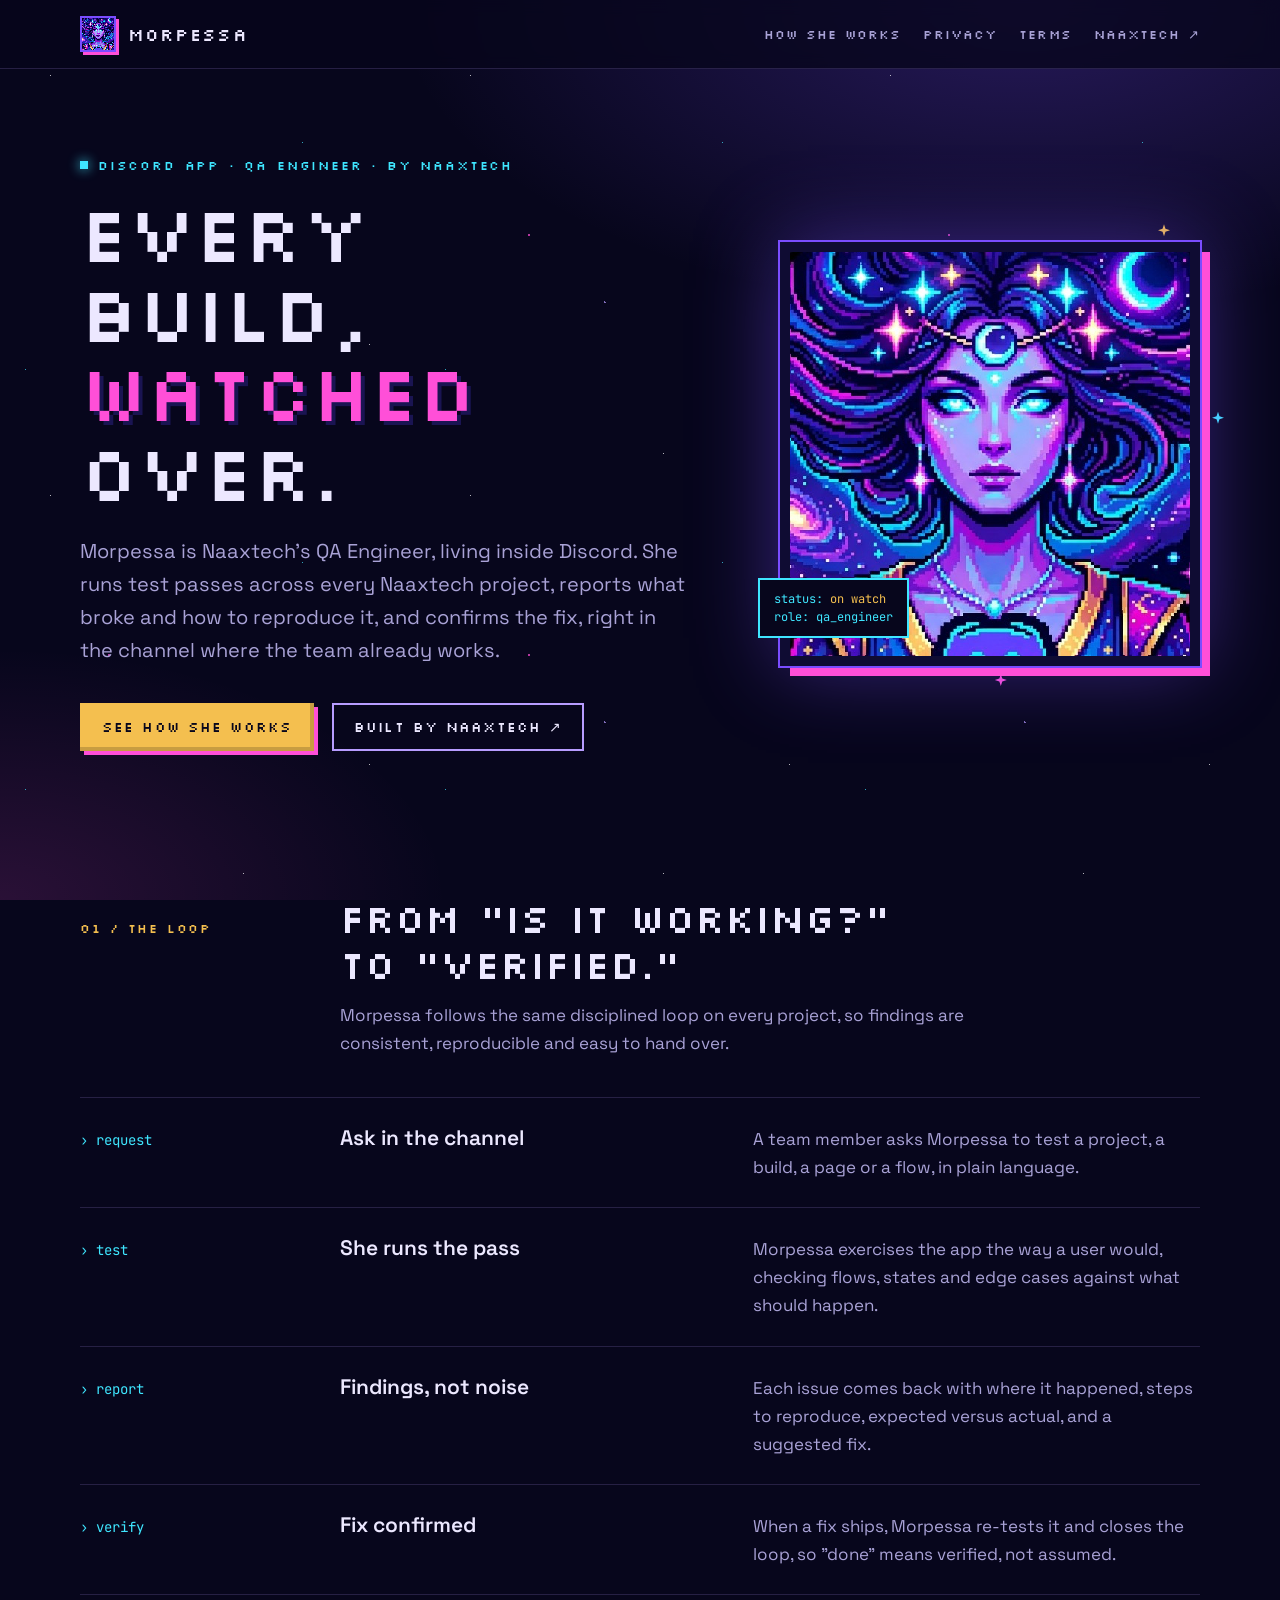
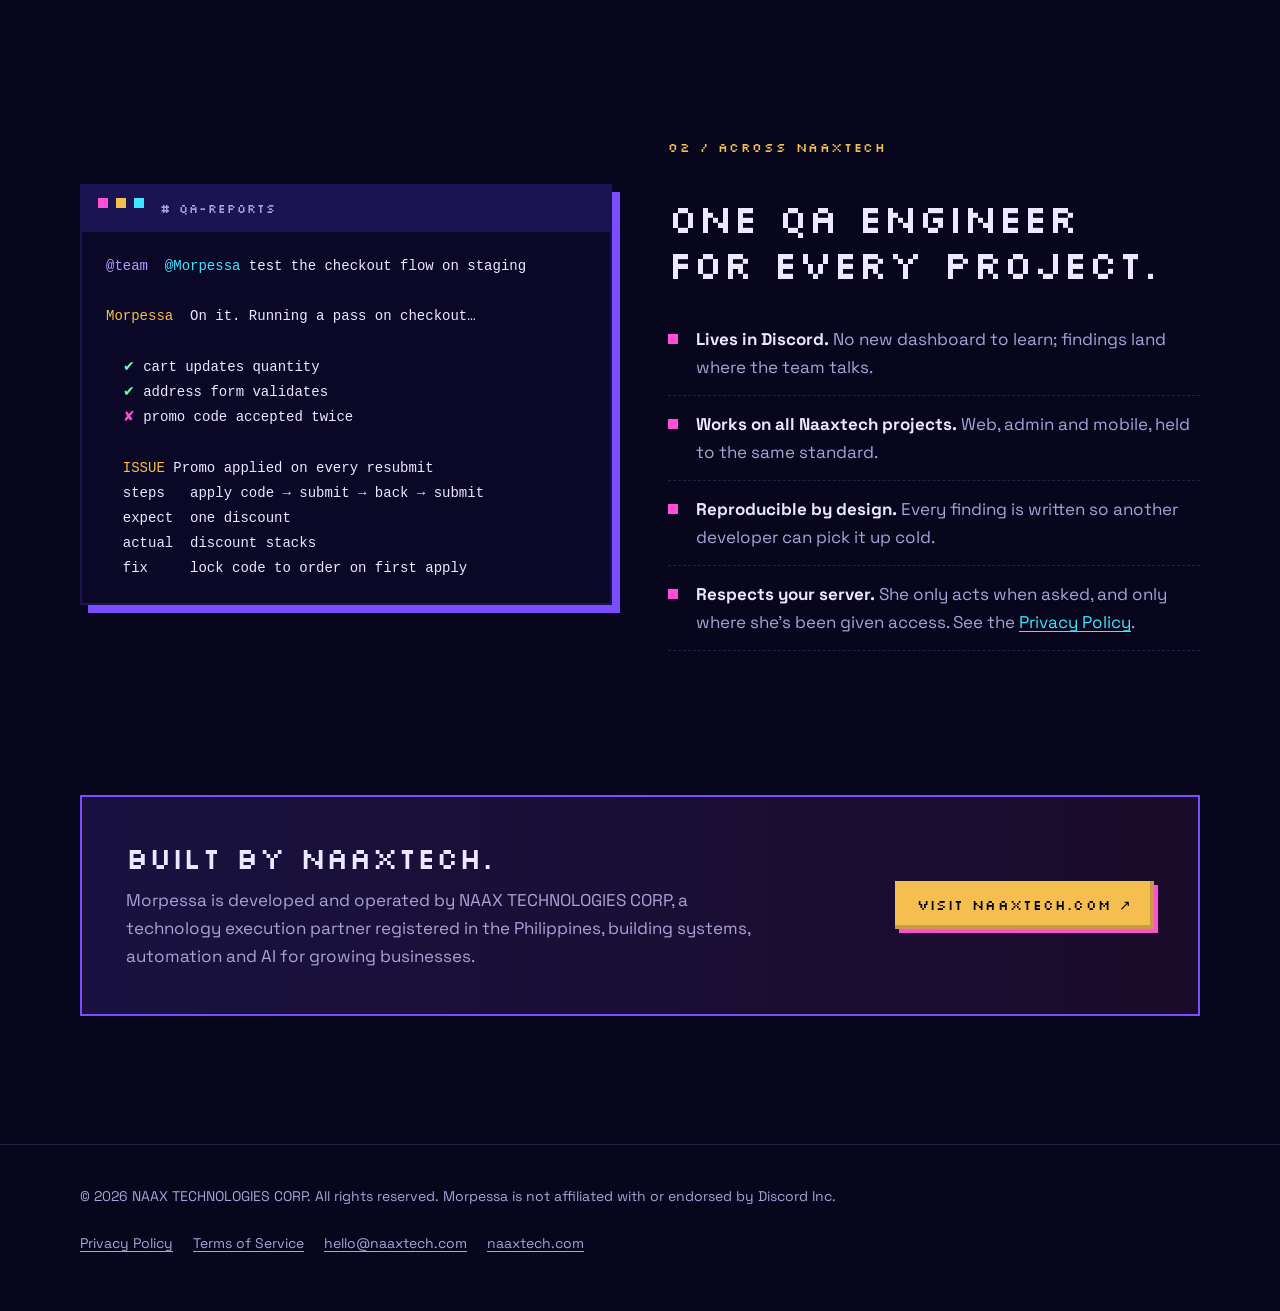
==== index.html @ 984fd6c6 "Morpessa landing, privacy policy, terms of service" ====
<!doctype html>
<html lang="en">
<head>
<meta charset="utf-8">
<meta name="viewport" content="width=device-width, initial-scale=1">
<title>Morpessa — The QA Engineer on Discord · by Naaxtech</title>
<meta name="description" content="Morpessa is Naaxtech's QA Engineer for Discord. She tests every Naaxtech project, files clear findings, and keeps the team in sync without leaving the server.">
<meta property="og:title" content="Morpessa — The QA Engineer on Discord">
<meta property="og:description" content="Naaxtech's QA Engineer, living in Discord. Tests, findings and verification across every Naaxtech project.">
<meta property="og:image" content="assets/morpessa.jpg">
<meta name="theme-color" content="#07061c">
<link rel="icon" href="assets/morpessa.jpg">
<link rel="preconnect" href="https://fonts.googleapis.com">
<link rel="preconnect" href="https://fonts.gstatic.com" crossorigin>
<link href="https://fonts.googleapis.com/css2?family=Silkscreen&family=Space+Grotesk:wght@400;500;600&family=JetBrains+Mono&display=swap" rel="stylesheet">
<link rel="stylesheet" href="assets/style.css">
</head>
<body>
<header class="nav">
  <div class="wrap">
    <a class="brand" href="index.html"><img src="assets/morpessa.jpg" alt="">MORPESSA</a>
    <nav aria-label="Primary">
      <a class="hide-sm" href="#how">How she works</a>
      <a href="privacy.html">Privacy</a>
      <a href="terms.html">Terms</a>
      <a href="https://naaxtech.com" target="_blank" rel="noopener">Naaxtech ↗</a>
    </nav>
  </div>
</header>

<main>
  <section class="hero">
    <div class="wrap">
      <div>
        <p class="eyebrow">Discord app · QA Engineer · by Naaxtech</p>
        <h1>Every build, <em>watched</em> over.</h1>
        <p class="lede">Morpessa is Naaxtech's QA Engineer, living inside Discord. She runs test passes across every Naaxtech project, reports what broke and how to reproduce it, and confirms the fix, right in the channel where the team already works.</p>
        <div class="cta-row">
          <a class="btn" href="#how">See how she works</a>
          <a class="btn ghost" href="https://naaxtech.com" target="_blank" rel="noopener">Built by Naaxtech ↗</a>
        </div>
      </div>
      <div class="portrait">
        <span class="sparkle s1"></span><span class="sparkle s2"></span><span class="sparkle s3"></span>
        <div class="frame"><img src="assets/morpessa.jpg" alt="Morpessa, a pixel-art goddess of dreams with glowing eyes, a crescent-moon circlet and star-filled hair" width="535" height="540"></div>
        <div class="tag">status: <b>on watch</b><br>role: qa_engineer</div>
      </div>
    </div>
  </section>

  <section id="how">
    <div class="wrap">
      <div class="section-head">
        <span class="num">01 / THE LOOP</span>
        <div>
          <h2>From "is it working?" to "verified."</h2>
          <p>Morpessa follows the same disciplined loop on every project, so findings are consistent, reproducible and easy to hand over.</p>
        </div>
      </div>
      <ol class="loop">
        <li><span class="cmd">› request</span><h3>Ask in the channel</h3><p>A team member asks Morpessa to test a project, a build, a page or a flow, in plain language.</p></li>
        <li><span class="cmd">› test</span><h3>She runs the pass</h3><p>Morpessa exercises the app the way a user would, checking flows, states and edge cases against what should happen.</p></li>
        <li><span class="cmd">› report</span><h3>Findings, not noise</h3><p>Each issue comes back with where it happened, steps to reproduce, expected versus actual, and a suggested fix.</p></li>
        <li><span class="cmd">› verify</span><h3>Fix confirmed</h3><p>When a fix ships, Morpessa re-tests it and closes the loop, so "done" means verified, not assumed.</p></li>
      </ol>
    </div>
  </section>

  <section>
    <div class="wrap split">
      <div class="console" aria-label="Example Morpessa exchange in Discord">
        <div class="bar"><i></i><i></i><i></i># qa-reports</div>
<pre><span class="u">@team</span>  <span class="k">@Morpessa</span> test the checkout flow on staging

<span class="g">Morpessa</span>  On it. Running a pass on checkout…

  <span class="ok">✔</span> cart updates quantity
  <span class="ok">✔</span> address form validates
  <span class="bad">✘</span> promo code accepted twice

  <span class="g">ISSUE</span> Promo applied on every resubmit
  steps   apply code → submit → back → submit
  expect  one discount
  actual  discount stacks
  fix     lock code to order on first apply</pre>
      </div>
      <div>
        <div class="section-head" style="grid-template-columns:1fr;margin-bottom:24px">
          <span class="num">02 / ACROSS NAAXTECH</span>
          <h2>One QA engineer for every project.</h2>
        </div>
        <ul>
          <li><b>Lives in Discord.</b> <span>No new dashboard to learn; findings land where the team talks.</span></li>
          <li><b>Works on all Naaxtech projects.</b> <span>Web, admin and mobile, held to the same standard.</span></li>
          <li><b>Reproducible by design.</b> <span>Every finding is written so another developer can pick it up cold.</span></li>
          <li><b>Respects your server.</b> <span>She only acts when asked, and only where she's been given access. See the <a href="privacy.html">Privacy Policy</a>.</span></li>
        </ul>
      </div>
    </div>
  </section>

  <section>
    <div class="wrap">
      <div class="band">
        <div>
          <h2>Built by Naaxtech.</h2>
          <p>Morpessa is developed and operated by NAAX TECHNOLOGIES CORP, a technology execution partner registered in the Philippines, building systems, automation and AI for growing businesses.</p>
        </div>
        <a class="btn" href="https://naaxtech.com" target="_blank" rel="noopener">Visit naaxtech.com ↗</a>
      </div>
    </div>
  </section>
</main>

<footer>
  <div class="wrap">
    <span>© <span class="y">2026</span> NAAX TECHNOLOGIES CORP. All rights reserved. Morpessa is not affiliated with or endorsed by Discord Inc.</span>
    <nav aria-label="Footer">
      <a href="privacy.html">Privacy Policy</a>
      <a href="terms.html">Terms of Service</a>
      <a href="mailto:hello@naaxtech.com">hello@naaxtech.com</a>
      <a href="https://naaxtech.com" target="_blank" rel="noopener">naaxtech.com</a>
    </nav>
  </div>
</footer>
<script>document.querySelectorAll('.y').forEach(e=>e.textContent=new Date().getFullYear())</script>
</body>
</html>
---- assets/style.css ----
/* Morpessa — dreamlike pixel cosmos. Palette lifted from the Morpessa portrait. */
:root {
  --void: #07061c;
  --night: #0f0c33;
  --deep: #1a1452;
  --violet: #7a4dff;
  --lilac: #b79cff;
  --magenta: #ff4fd8;
  --cyan: #3fe6ff;
  --gold: #f4bf4f;
  --ink: #ece8ff;
  --muted: #a9a2d6;
  --line: rgba(183, 156, 255, 0.18);
  --px: 4px;
  --pixel: "Silkscreen", "Courier New", monospace;
  --body: "Space Grotesk", ui-sans-serif, sans-serif;
  --mono: "JetBrains Mono", ui-monospace, monospace;
}
* { box-sizing: border-box; }
html { scroll-behavior: smooth; }
body {
  margin: 0;
  background: var(--void);
  color: var(--ink);
  font: 17px/1.65 var(--body);
  -webkit-font-smoothing: antialiased;
  min-height: 100vh;
  overflow-x: hidden;
}
/* star field */
body::before {
  content: "";
  position: fixed; inset: 0; z-index: -2;
  background:
    radial-gradient(ellipse 70% 50% at 80% 0%, rgba(122, 77, 255, 0.28), transparent 70%),
    radial-gradient(ellipse 50% 40% at 0% 100%, rgba(255, 79, 216, 0.14), transparent 70%),
    var(--void);
}
body::after {
  content: "";
  position: fixed; inset: 0; z-index: -1; pointer-events: none;
  background-image:
    radial-gradient(1px 1px at 12% 18%, #fff 50%, transparent 51%),
    radial-gradient(1px 1px at 72% 34%, var(--cyan) 50%, transparent 51%),
    radial-gradient(2px 2px at 44% 72%, var(--lilac) 50%, transparent 51%),
    radial-gradient(1px 1px at 88% 82%, #fff 50%, transparent 51%),
    radial-gradient(2px 2px at 26% 56%, var(--magenta) 50%, transparent 51%),
    radial-gradient(1px 1px at 58% 8%, #fff 50%, transparent 51%),
    radial-gradient(1px 1px at 6% 88%, var(--cyan) 50%, transparent 51%);
  background-size: 420px 420px;
  opacity: 0.7;
  animation: drift 120s linear infinite;
}
@keyframes drift { to { background-position: 420px 840px; } }
@media (prefers-reduced-motion: reduce) { body::after, .sparkle { animation: none !important; } }

a { color: var(--cyan); text-underline-offset: 3px; }
a:hover { color: var(--magenta); }
:focus-visible { outline: 2px dashed var(--gold); outline-offset: 3px; }
img { image-rendering: pixelated; }

.wrap { width: min(1120px, 100% - 40px); margin-inline: auto; }

/* nav */
.nav {
  position: sticky; top: 0; z-index: 10;
  backdrop-filter: blur(8px);
  background: rgba(7, 6, 28, 0.78);
  border-bottom: 1px solid var(--line);
}
.nav .wrap { display: flex; align-items: center; gap: 24px; height: 68px; }
.brand { display: flex; align-items: center; gap: 12px; color: var(--ink); text-decoration: none; font: 400 18px var(--pixel); letter-spacing: 0.06em; }
.brand img { width: 36px; height: 36px; border: 2px solid var(--violet); box-shadow: 3px 3px 0 var(--magenta); }
.nav nav { margin-left: auto; display: flex; gap: 22px; flex-wrap: wrap; }
.nav nav a { color: var(--muted); text-decoration: none; font: 400 13px var(--pixel); letter-spacing: 0.08em; text-transform: uppercase; }
.nav nav a:hover, .nav nav a[aria-current] { color: var(--gold); }

/* pixel button */
.btn {
  display: inline-flex; align-items: center; gap: 10px;
  padding: 14px 22px; min-height: 48px;
  font: 400 14px var(--pixel); letter-spacing: 0.08em; text-transform: uppercase;
  color: var(--void); background: var(--gold); text-decoration: none;
  border: 0;
  box-shadow: var(--px) var(--px) 0 var(--magenta), inset -4px -4px 0 rgba(0,0,0,0.18);
  transition: transform .12s, box-shadow .12s;
}
.btn:hover { color: var(--void); transform: translate(-2px, -2px); box-shadow: 6px 6px 0 var(--magenta), inset -4px -4px 0 rgba(0,0,0,0.18); }
.btn:active { transform: translate(2px, 2px); box-shadow: 0 0 0 var(--magenta); }
.btn.ghost { background: transparent; color: var(--ink); box-shadow: inset 0 0 0 2px var(--lilac); }
.btn.ghost:hover { color: var(--cyan); box-shadow: inset 0 0 0 2px var(--cyan), 4px 4px 0 var(--violet); }

/* hero */
.hero { padding: 88px 0 72px; }
.hero .wrap { display: grid; grid-template-columns: 1.15fr 0.85fr; gap: 64px; align-items: center; }
.eyebrow { font: 400 13px var(--pixel); letter-spacing: 0.14em; text-transform: uppercase; color: var(--cyan); margin: 0 0 20px; display: flex; align-items: center; gap: 10px; }
.eyebrow::before { content: ""; width: 8px; height: 8px; background: var(--cyan); box-shadow: 0 0 12px var(--cyan); }
h1 { font: 400 clamp(40px, 6.4vw, 78px)/1.02 var(--pixel); margin: 0 0 24px; letter-spacing: -0.01em; text-wrap: balance; }
h1 em { font-style: normal; color: var(--magenta); text-shadow: 4px 4px 0 var(--deep); }
.lede { font-size: 20px; color: var(--muted); max-width: 54ch; margin: 0 0 36px; text-wrap: pretty; }
.cta-row { display: flex; gap: 18px; flex-wrap: wrap; }

.portrait { position: relative; justify-self: end; width: min(420px, 100%); }
.portrait .frame {
  position: relative; padding: 10px; background: var(--night);
  box-shadow: 0 0 0 2px var(--violet), 10px 10px 0 0 var(--magenta), 0 0 80px rgba(122,77,255,0.45);
}
.portrait img { display: block; width: 100%; height: auto; }
.portrait .tag {
  position: absolute; left: -22px; bottom: 28px;
  background: var(--void); border: 2px solid var(--cyan);
  font: 400 12px var(--mono); color: var(--cyan); padding: 10px 14px; line-height: 1.5;
}
.portrait .tag b { color: var(--gold); font-weight: 400; }
.sparkle { position: absolute; width: 12px; height: 12px; background: var(--gold); clip-path: polygon(50% 0, 62% 38%, 100% 50%, 62% 62%, 50% 100%, 38% 62%, 0 50%, 38% 38%); animation: twinkle 2.6s ease-in-out infinite; }
.sparkle.s1 { top: -18px; right: 30px; }
.sparkle.s2 { top: 40%; right: -24px; background: var(--cyan); animation-delay: .8s; }
.sparkle.s3 { bottom: -20px; right: 46%; background: var(--magenta); animation-delay: 1.6s; }
@keyframes twinkle { 50% { transform: scale(0.4) rotate(45deg); opacity: .5; } }

/* sections */
section { padding: 72px 0; }
.section-head { display: grid; grid-template-columns: 220px 1fr; gap: 40px; margin-bottom: 40px; align-items: baseline; }
.section-head .num { font: 400 13px var(--pixel); color: var(--gold); letter-spacing: 0.12em; }
h2 { font: 400 clamp(26px, 3.4vw, 40px)/1.15 var(--pixel); margin: 0; text-wrap: balance; }
.section-head p { grid-column: 2; color: var(--muted); margin: 14px 0 0; max-width: 62ch; }

/* QA loop — a stepped log rather than a card grid */
.loop { border-top: 1px solid var(--line); }
.loop li { list-style: none; display: grid; grid-template-columns: 220px 1fr 1.2fr; gap: 40px; padding: 26px 0; border-bottom: 1px solid var(--line); align-items: baseline; }
.loop { padding: 0; margin: 0; }
.loop .cmd { font: 400 14px var(--mono); color: var(--cyan); }
.loop h3 { margin: 0; font: 600 21px var(--body); }
.loop p { margin: 0; color: var(--muted); }

/* terminal panel */
.console {
  background: #0a0826; border: 2px solid var(--deep);
  box-shadow: 8px 8px 0 var(--violet);
  font: 400 14px/1.8 var(--mono); padding: 0; overflow: hidden;
}
.console .bar { display: flex; gap: 8px; padding: 12px 16px; background: var(--deep); font-family: var(--pixel); font-size: 12px; color: var(--muted); letter-spacing: .08em; }
.console .bar i { width: 10px; height: 10px; background: var(--magenta); display: inline-block; }
.console .bar i:nth-child(2) { background: var(--gold); }
.console .bar i:nth-child(3) { background: var(--cyan); margin-right: 8px; }
.console pre { margin: 0; padding: 22px 24px; white-space: pre-wrap; color: var(--ink); }
.console .u { color: var(--lilac); }
.console .k { color: var(--cyan); }
.console .ok { color: #6dffa8; }
.console .bad { color: var(--magenta); }
.console .g { color: var(--gold); }

.split { display: grid; grid-template-columns: 1fr 1fr; gap: 56px; align-items: center; }
.split ul { padding: 0; margin: 0; list-style: none; }
.split li { padding: 14px 0 14px 28px; position: relative; border-bottom: 1px dashed var(--line); }
.split li::before { content: ""; position: absolute; left: 0; top: 23px; width: 10px; height: 10px; background: var(--magenta); }
.split li b { color: var(--ink); }
.split li span { color: var(--muted); }

/* naaxtech band */
.band { border: 2px solid var(--violet); background: linear-gradient(90deg, rgba(122,77,255,.16), rgba(255,79,216,.08)); padding: 44px; display: flex; gap: 36px; align-items: center; justify-content: space-between; flex-wrap: wrap; }
.band h2 { font-size: clamp(22px, 2.6vw, 30px); }
.band p { color: var(--muted); margin: 10px 0 0; max-width: 60ch; }

/* footer */
footer { border-top: 1px solid var(--line); padding: 40px 0 56px; margin-top: 56px; color: var(--muted); font-size: 14px; }
footer .wrap { display: flex; gap: 24px; flex-wrap: wrap; justify-content: space-between; align-items: center; }
footer nav { display: flex; gap: 20px; flex-wrap: wrap; }
footer a { color: var(--muted); }

/* legal pages */
.legal-hero { padding: 72px 0 32px; border-bottom: 1px solid var(--line); }
.legal-hero h1 { font-size: clamp(34px, 5vw, 56px); }
.meta { font: 400 14px var(--mono); color: var(--muted); display: flex; gap: 28px; flex-wrap: wrap; }
.meta b { color: var(--gold); font-weight: 400; }
.legal { display: grid; grid-template-columns: 260px 1fr; gap: 64px; padding: 48px 0 24px; }
.toc { position: sticky; top: 96px; align-self: start; max-height: calc(100vh - 120px); overflow: auto; }
.toc p { font: 400 12px var(--pixel); letter-spacing: .12em; color: var(--gold); margin: 0 0 12px; }
.toc ol { margin: 0; padding: 0; list-style: none; counter-reset: t; }
.toc li { counter-increment: t; }
.toc a { display: block; padding: 6px 0; color: var(--muted); text-decoration: none; font-size: 14px; line-height: 1.4; }
.toc a::before { content: counter(t, decimal-leading-zero) "  "; font-family: var(--mono); color: var(--violet); }
.toc a:hover { color: var(--cyan); }
.doc { max-width: 76ch; }
.doc h2 { font-size: 22px; margin: 56px 0 16px; padding-top: 8px; scroll-margin-top: 90px; color: var(--ink); }
.doc h2:first-child { margin-top: 0; }
.doc h2 .n { color: var(--magenta); margin-right: 12px; }
.doc h3 { font: 600 18px var(--body); margin: 28px 0 8px; color: var(--lilac); }
.doc p, .doc li { color: #d6d1f5; }
.doc ul, .doc ol { padding-left: 22px; }
.doc li { margin: 6px 0; }
.doc li::marker { color: var(--violet); }
.doc strong { color: var(--ink); }
.callout { border: 2px solid var(--deep); background: rgba(26, 20, 82, .5); padding: 20px 24px; margin: 24px 0; }
.callout p { margin: 0; }
.caps { text-transform: uppercase; font-size: 15px; letter-spacing: .01em; }
table { width: 100%; border-collapse: collapse; margin: 20px 0; font-size: 15px; }
th, td { text-align: left; vertical-align: top; padding: 12px 14px; border-bottom: 1px solid var(--line); }
th { font: 400 12px var(--pixel); letter-spacing: .08em; color: var(--gold); text-transform: uppercase; background: rgba(26,20,82,.5); }
td { color: #d6d1f5; }
address { font-style: normal; }

@media (max-width: 900px) {
  .hero .wrap, .split { grid-template-columns: 1fr; gap: 48px; }
  .portrait { justify-self: center; }
  .section-head, .loop li { grid-template-columns: 1fr; gap: 10px; }
  .section-head p { grid-column: 1; }
  .legal { grid-template-columns: 1fr; gap: 32px; }
  .toc { position: static; max-height: none; }
  .nav nav { gap: 14px; }
  .nav nav .hide-sm { display: none; }
  .portrait .tag { left: 8px; }
  table, thead, tbody, tr, th, td { font-size: 14px; }
}

/* ---------- docs: architecture + API ---------- */
.diagram { margin: 24px 0 8px; padding: 18px; background: var(--night); border: 1px solid var(--line); box-shadow: 6px 6px 0 var(--deep); overflow-x: auto; }
.diagram svg { display: block; width: 100%; min-width: 720px; height: auto; }
.diagram svg text { font-family: "JetBrains Mono", monospace; fill: var(--ink); }
.figcap { font: 400 12px var(--mono); color: var(--muted); margin: 0 0 28px; }
.doc pre { background: var(--void); border: 1px solid var(--line); border-left: 3px solid var(--violet); padding: 14px 16px; overflow-x: auto; font: 400 13.5px/1.6 var(--mono); color: var(--ink); }
.doc code { font: 400 0.9em var(--mono); color: var(--cyan); background: rgba(63,230,255,0.07); padding: 1px 5px; }
.doc pre code { background: none; padding: 0; color: inherit; }
.endpoint { margin: 34px 0 10px; padding: 16px 18px; border: 1px solid var(--line); background: rgba(15,12,51,0.6); }
.endpoint h3 { margin: 0 0 6px; font: 400 18px var(--mono); color: var(--gold); }
.endpoint h3 .m { font: 400 11px var(--pixel); letter-spacing: .1em; color: var(--void); background: var(--cyan); padding: 3px 7px; margin-right: 10px; vertical-align: 2px; }
.endpoint h3 .m.w { background: var(--magenta); }
.endpoint h3 .m.o { background: var(--gold); }
.endpoint > p { margin: 0 0 10px; color: var(--muted); }
.pill { display: inline-block; font: 400 11px var(--pixel); letter-spacing: .08em; padding: 2px 8px; border: 1px solid var(--lilac); color: var(--lilac); margin-right: 6px; }
.hats { display: grid; grid-template-columns: repeat(auto-fit, minmax(220px, 1fr)); gap: 14px; margin: 18px 0; }
.hats div { border: 1px solid var(--line); padding: 14px 16px; background: rgba(15,12,51,0.55); }
.hats b { display: block; font: 400 13px var(--pixel); letter-spacing: .08em; color: var(--gold); margin-bottom: 6px; text-transform: uppercase; }
.hats span { color: var(--muted); font-size: 15px; }
.toc { scrollbar-width: thin; scrollbar-color: var(--violet) transparent; }
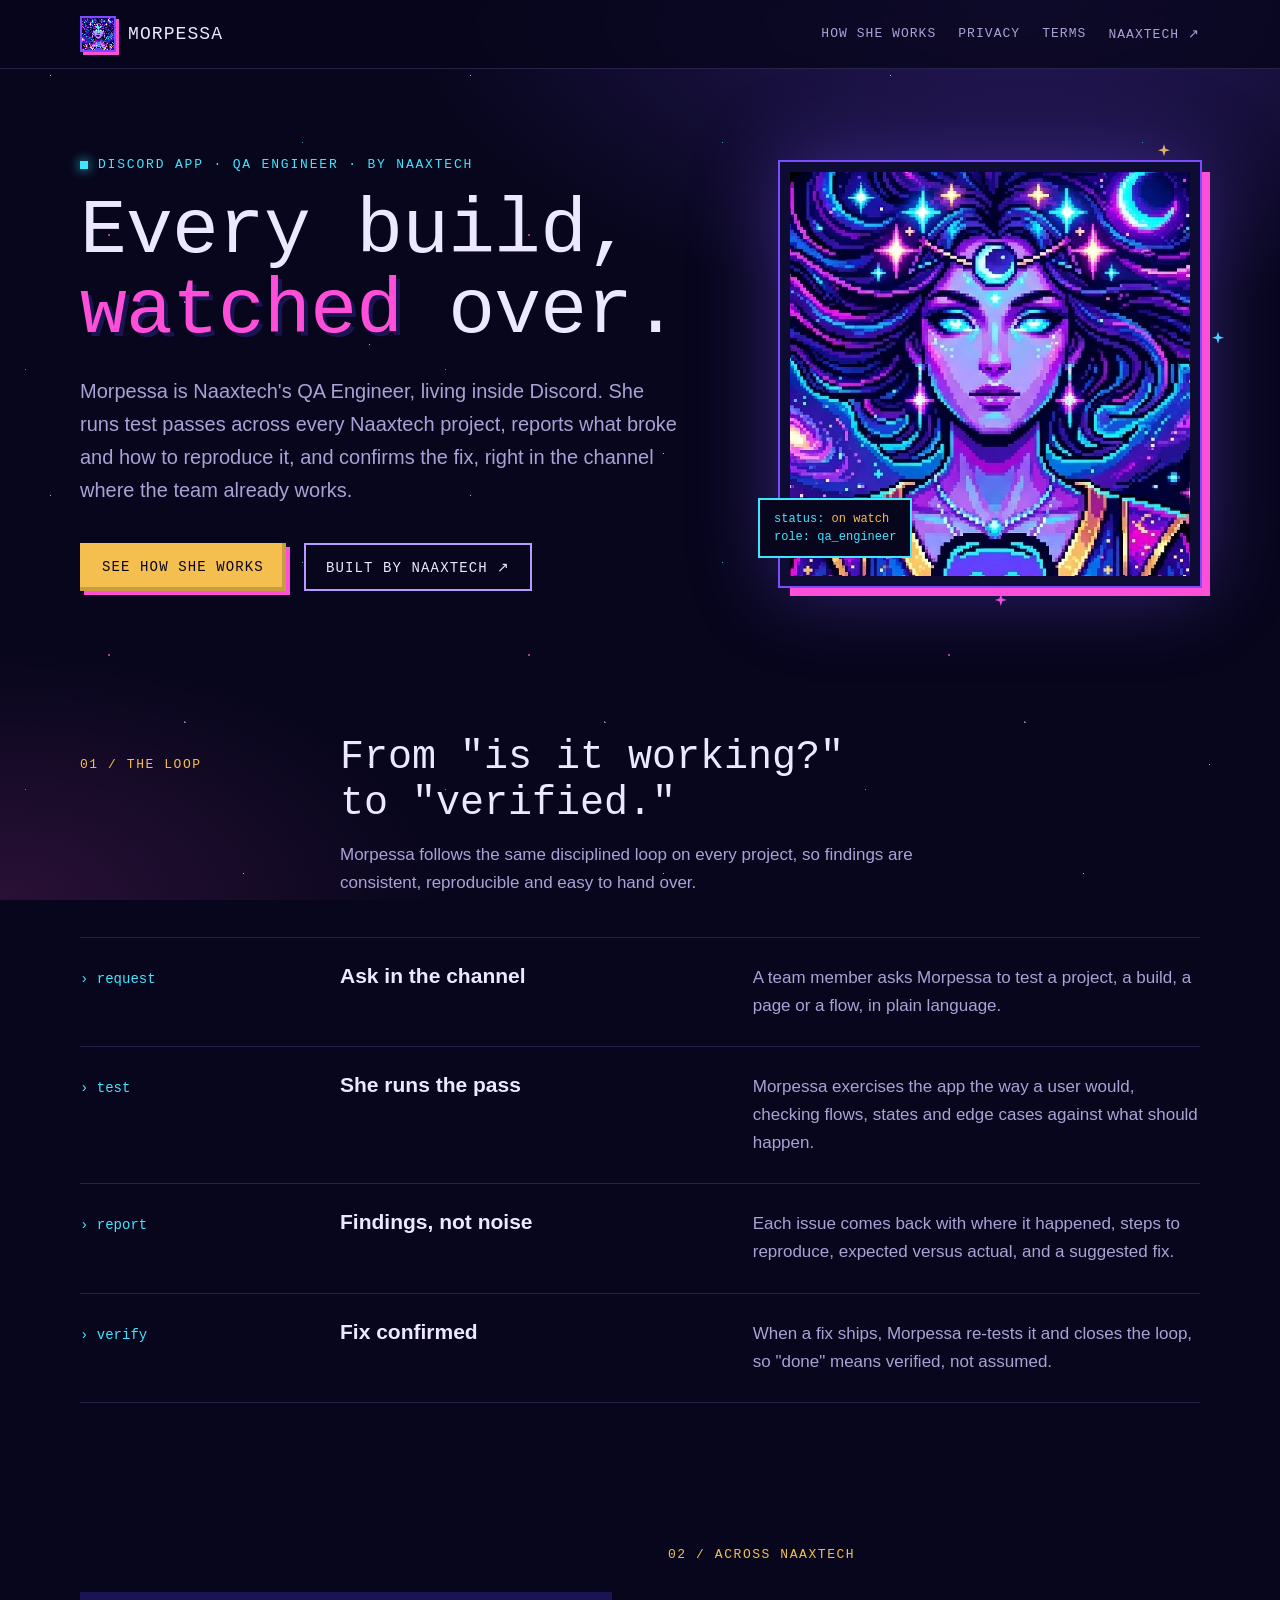
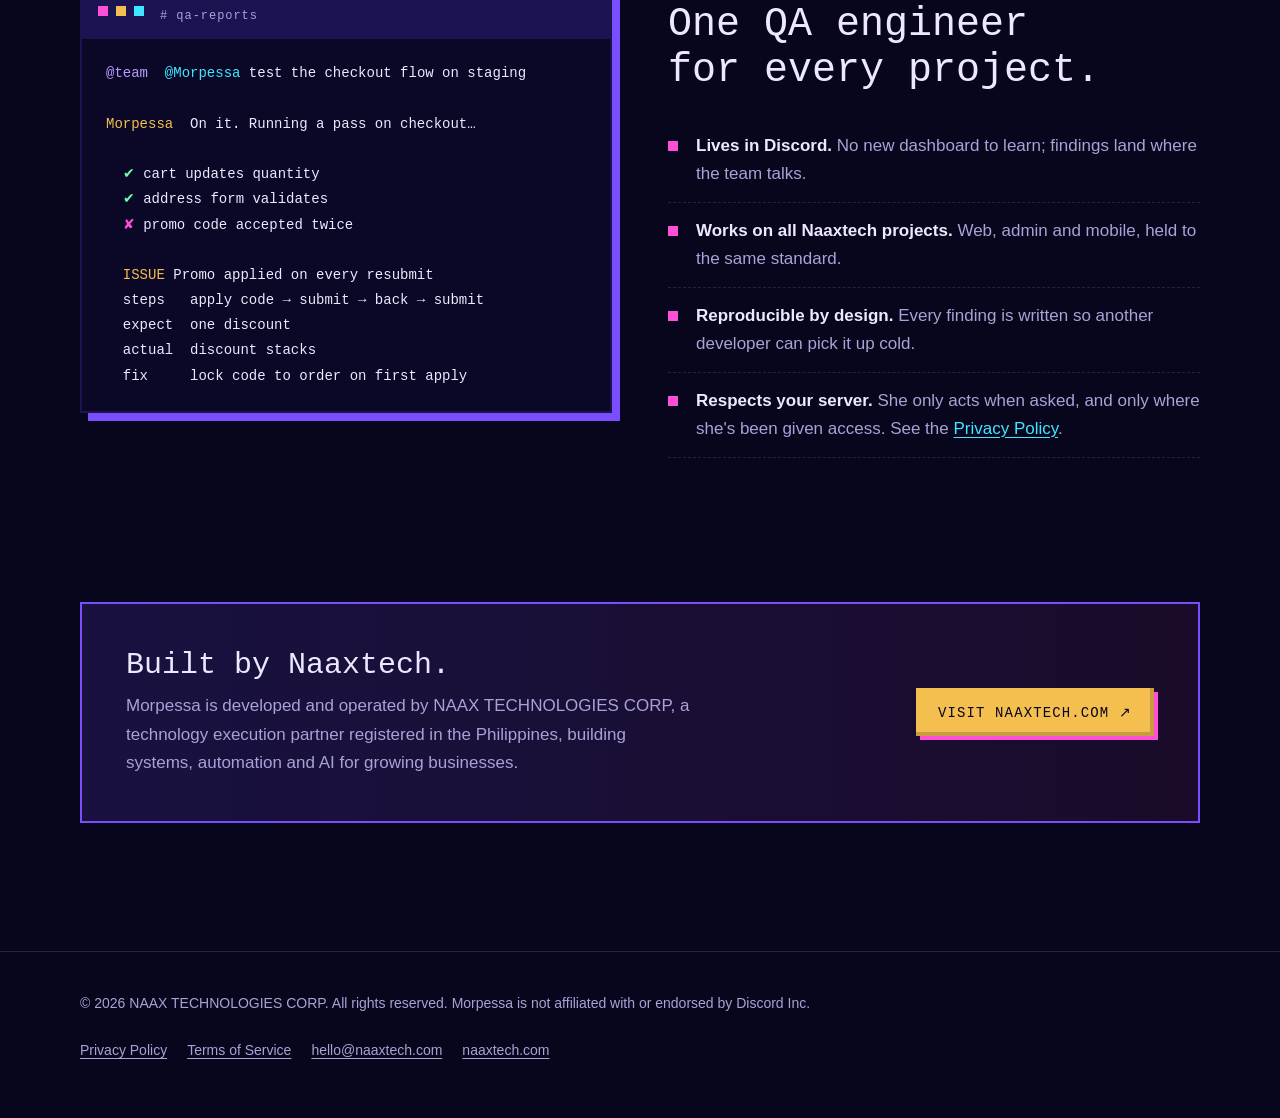
==== commit d54f0bbe: "Security hardening: CSP, referrer/permissions policy, no inline script/style, SECURITY.md, security." ====
--- a/index.html
+++ b/index.html
@@ -2,6 +2,10 @@
 <html lang="en">
 <head>
 <meta charset="utf-8">
+<meta http-equiv="Content-Security-Policy" content="default-src 'none'; script-src 'self'; style-src 'self' https://fonts.googleapis.com; font-src https://fonts.gstatic.com; img-src 'self' data:; connect-src 'none'; frame-src 'none'; object-src 'none'; base-uri 'none'; form-action 'none'; upgrade-insecure-requests">
+<meta name="referrer" content="strict-origin-when-cross-origin">
+<meta http-equiv="X-Content-Type-Options" content="nosniff">
+<meta http-equiv="Permissions-Policy" content="camera=(), microphone=(), geolocation=(), payment=(), usb=(), interest-cohort=()">
 <meta name="viewport" content="width=device-width, initial-scale=1">
 <title>Morpessa — The QA Engineer on Discord · by Naaxtech</title>
 <meta name="description" content="Morpessa is Naaxtech's QA Engineer for Discord. She tests every Naaxtech project, files clear findings, and keeps the team in sync without leaving the server.">
@@ -85,7 +89,7 @@
   fix     lock code to order on first apply</pre>
       </div>
       <div>
-        <div class="section-head" style="grid-template-columns:1fr;margin-bottom:24px">
+        <div class="section-head single-col">
           <span class="num">02 / ACROSS NAAXTECH</span>
           <h2>One QA engineer for every project.</h2>
         </div>
@@ -123,6 +127,6 @@
     </nav>
   </div>
 </footer>
-<script>document.querySelectorAll('.y').forEach(e=>e.textContent=new Date().getFullYear())</script>
+<script src="assets/site.js" defer></script>
 </body>
 </html>
--- a/assets/style.css
+++ b/assets/style.css
@@ -233,3 +233,5 @@
 .hats b { display: block; font: 400 13px var(--pixel); letter-spacing: .08em; color: var(--gold); margin-bottom: 6px; text-transform: uppercase; }
 .hats span { color: var(--muted); font-size: 15px; }
 .toc { scrollbar-width: thin; scrollbar-color: var(--violet) transparent; }
+
+.section-head.single-col { grid-template-columns: 1fr; margin-bottom: 24px; }
